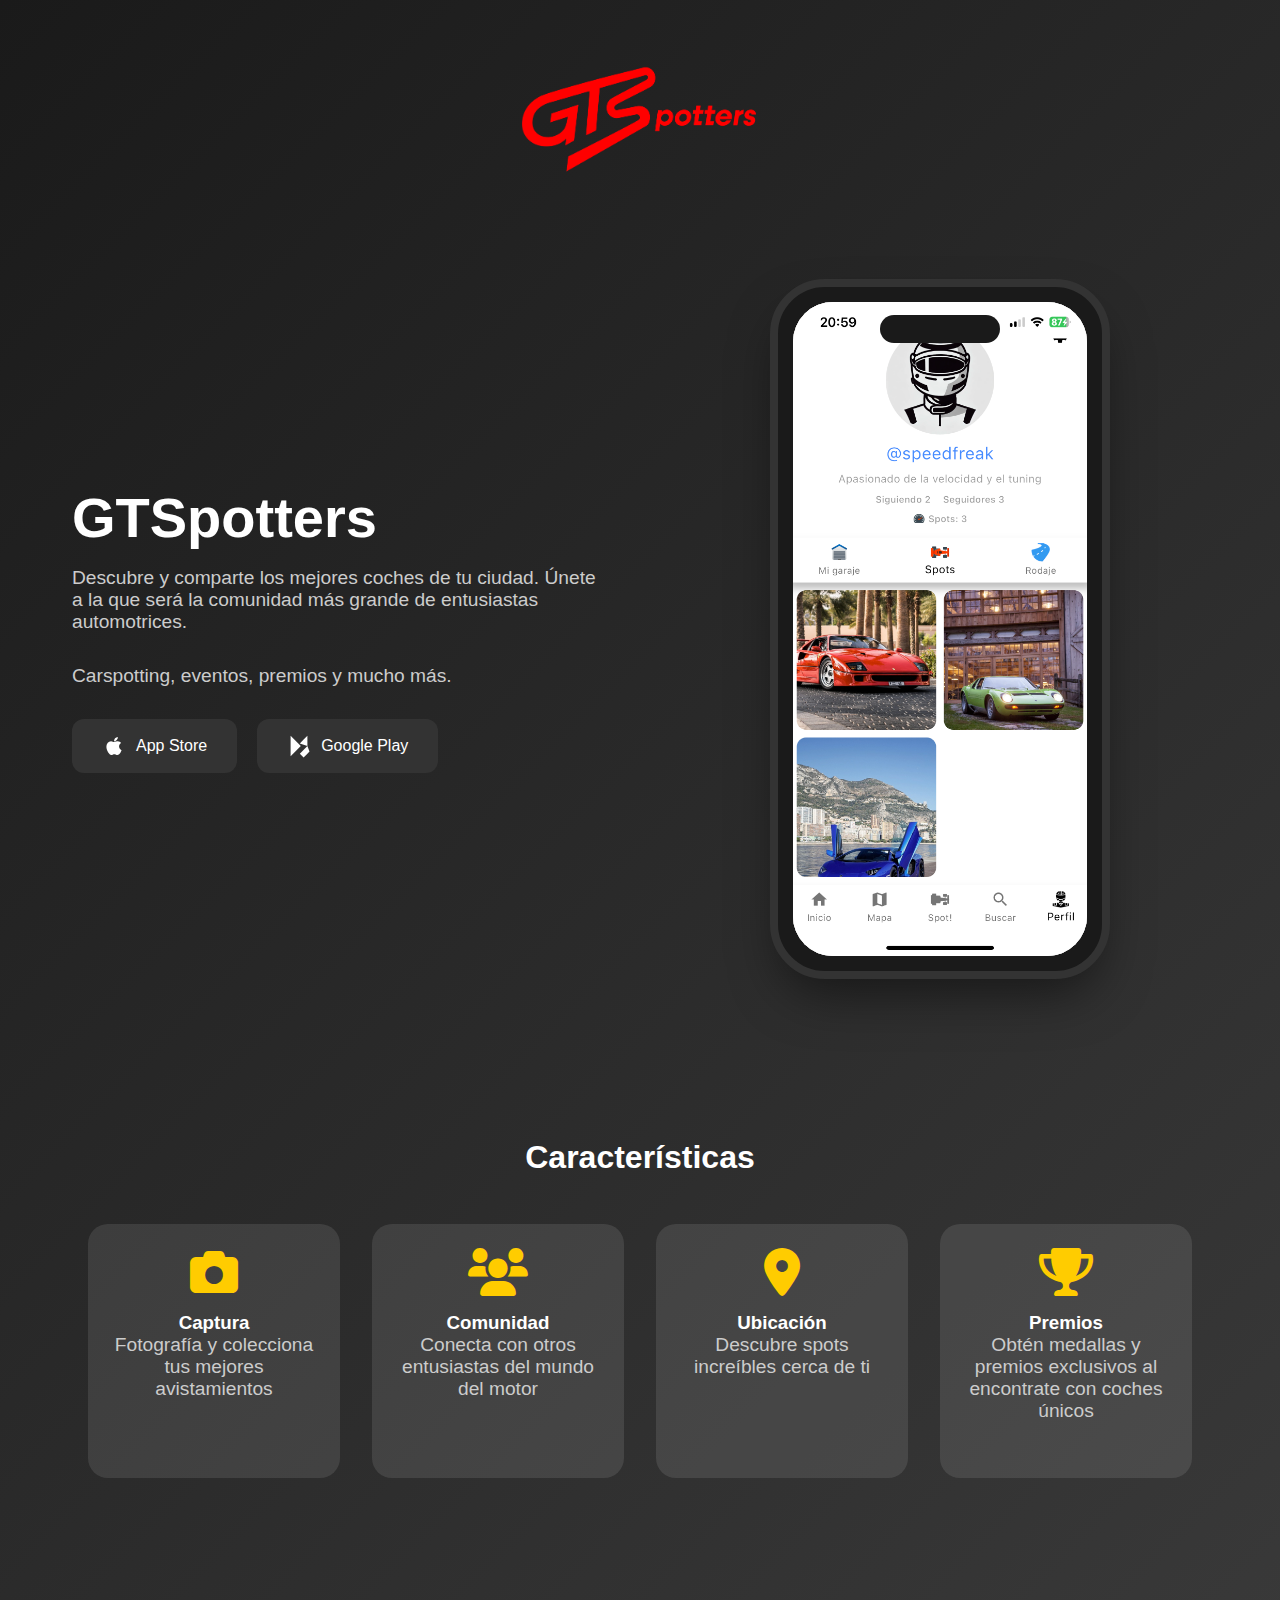
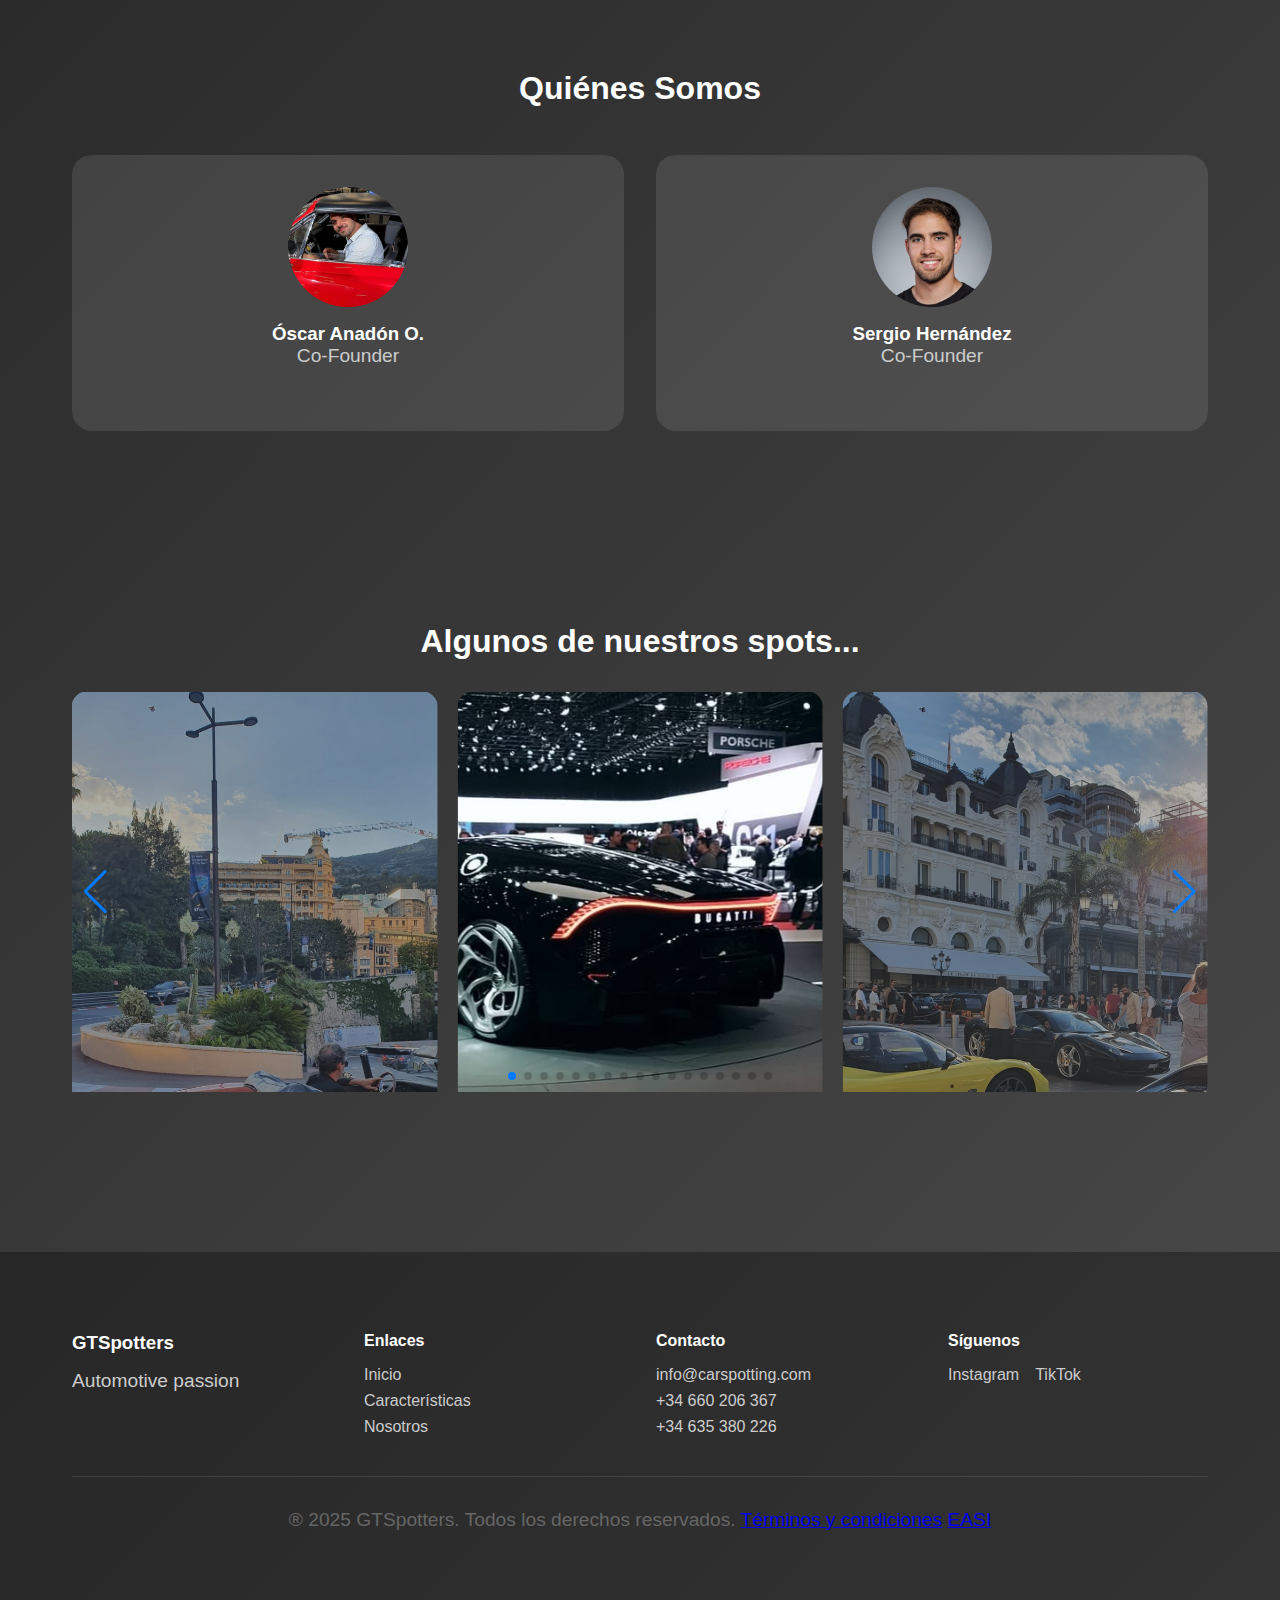
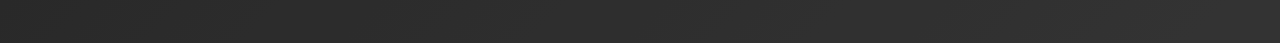
==== index.html @ 675c256a "initial commit" ====
<!DOCTYPE html>
<html lang="es">

<head>
    <meta charset="UTF-8">
    <meta name="viewport" content="width=device-width, initial-scale=1.0">
    <title>GTSpotters</title>
    <!-- Swiper.js CSS -->
    <link rel="stylesheet" href="https://cdn.jsdelivr.net/npm/swiper@11/swiper-bundle.min.css">

    <link rel="stylesheet" href="styles.css">
    <link rel="stylesheet" href="https://cdnjs.cloudflare.com/ajax/libs/font-awesome/6.0.0-beta3/css/all.min.css">
</head>

<body>
    <header class="logo-header">
        <img src="logo-rojo.png" alt="GTSpotters Logo" class="logo">
    </header>
    <section class="hero">
        <div class="container">
            <div class="hero-content">
                <div class="hero-text">
                    <h1>GTSpotters</h1>
                    <p>Descubre y comparte los mejores coches de tu ciudad. Únete a la que será la comunidad más grande
                        de entusiastas automotrices.</p>
                    <p>Carspotting, eventos, premios y mucho más.</p>
                    <div class="download-buttons">
                        <a href="#" class="store-button">
                            <svg class="store-icon" viewBox="0 0 24 24">
                                <path fill="currentColor"
                                    d="M17.05 20.28c-.98.95-2.05.8-3.08.35-1.09-.46-2.09-.48-3.24 0-1.44.62-2.2.44-3.06-.35C2.79 15.25 3.51 7.59 9.05 7.31c1.35.07 2.29.74 3.08.8 1.18-.24 2.31-.93 3.57-.84 1.51.12 2.65.72 3.4 1.8-3.12 1.87-2.38 5.98.48 7.13-.57 1.5-1.31 2.99-2.53 4.08M12.03 7.25c-.15-2.23 1.66-4.07 3.74-4.25.32 2.33-1.94 4.23-3.74 4.25">
                                </path>
                            </svg>
                            App Store
                        </a>
                        <a href="#" class="store-button">
                            <svg class="store-icon" viewBox="0 0 24 24">
                                <path fill="currentColor"
                                    d="M3.609 1.814L13.792 12l-10.183 10.186L3.61 12zm16.782 0L16.61 5.594l-3.781 3.781L20.391 12l-7.562 7.625 3.781 3.781 3.782-3.78 2.093-2.094L20.391 12z">
                                </path>
                            </svg>
                            Google Play
                        </a>
                    </div>
                </div>
                <div class="phone">
                    <div class="dynamic-island"></div>
                    <div class="screen">
                        <img src="screens/1.PNG" alt="App Preview" class="app-preview active">
                        <img src="screens/2.PNG" alt="App Preview" class="app-preview active">
                        <img src="screens/3.PNG" alt="App Preview" class="app-preview active">
                        <img src="screens/4.PNG" alt="App Preview" class="app-preview active">
                        <img src="screens/5.PNG" alt="App Preview" class="app-preview active">

                    </div>
                </div>
            </div>
        </div>
    </section>

    <section id="features">
        <div class="container">
            <h2>Características</h2>
            <div class="features">
                <div class="feature-card">
                    <i class="fas fa-camera fa-3x"></i> <!-- Icono de cámara -->
                    <h3>Captura</h3>
                    <p>Fotografía y colecciona tus mejores avistamientos</p>
                </div>
                <div class="feature-card">
                    <i class="fas fa-users fa-3x"></i> <!-- Icono de comunidad -->
                    <h3>Comunidad</h3>
                    <p>Conecta con otros entusiastas del mundo del motor</p>
                </div>
                <div class="feature-card">
                    <i class="fas fa-map-marker-alt fa-3x"></i> <!-- Icono de ubicación -->
                    <h3>Ubicación</h3>
                    <p>Descubre spots increíbles cerca de ti</p>
                </div>
                <div class="feature-card">
                    <i class="fas fa-trophy fa-3x"></i> <!-- Icono de premio -->
                    <h3>Premios</h3>
                    <p>Obtén medallas y premios exclusivos al encontrate con coches únicos</p>
                </div>
            </div>
        </div>
    </section>

    <section id="about">
        <div class="container">
            <h2>Quiénes Somos</h2>
            <div class="team">
                <div class="team-member">
                    <div class="team-photo"></div>
                    <h3>Óscar Anadón O.</h3>
                    <p>Co-Founder</p>
                </div>
                <div class="team-member">
                    <div class="team-photo"></div>
                    <h3>Sergio Hernández</h3>
                    <p>Co-Founder</p>
                </div>
            </div>
        </div>
    </section>
    <section id="gallery">
        <div class="container">
            <h2>Algunos de nuestros spots...</h2>
            <div class="swiper mySwiper">
                <div class="swiper-wrapper">

                    <div class="swiper-slide"><img src="spots/53067105_948800668651469_9008882373461754763_n.jpg"
                            alt="coche"></div>
                    <div class="swiper-slide"><img src="spots/286597126_1177875513006180_1320352287390976024_n.jpg"
                            alt="coche"></div>
                    <div class="swiper-slide"><img src="spots/287122357_154147993835521_3449127744807471816_n.jpg"
                            alt="coche"></div>

                    <div class="swiper-slide"><img src="spots/336079561_743761407330049_196497685019393694_n.jpg"
                            alt="coche"></div>
                    <div class="swiper-slide"><img src="spots/336294291_736779051145630_6081021575669047085_n.jpg"
                            alt="coche"></div>
                    <div class="swiper-slide"><img src="spots/363827591_305637571955831_8870792997686859736_n.jpg"
                            alt="coche"></div>
                    <div class="swiper-slide"><img src="spots/447748183_1656838131521822_4918454130024124477_n.jpg"
                            alt="coche"></div>
                    <div class="swiper-slide"><img src="spots/467941901_1550729492473473_1672652056447524665_n.jpg"
                            alt="coche"></div>
                    <div class="swiper-slide"><img src="spots/469915764_520950800404767_418442627583920106_n.jpg"
                            alt="coche"></div>
                    <div class="swiper-slide"><img src="spots/IMG_2052.heic" alt="coche"></div>
                    <div class="swiper-slide"><img src="spots/IMG_2058.heic" alt="coche"></div>
                    <div class="swiper-slide"><img src="spots/IMG_3148.HEIC" alt="coche"></div>
                    <div class="swiper-slide"><img src="spots/IMG_5640.HEIC" alt="coche"></div>
                    <div class="swiper-slide"><img src="spots/1.HEIC" alt="coche"></div>
                    <div class="swiper-slide"><img src="spots/IMG_7840.heic" alt="coche"></div>
                    <div class="swiper-slide"><img src="spots/IMG_8086.HEIC" alt="coche"></div>
                    <div class="swiper-slide"><img src="spots/287438008_5525204597510349_5010757525098297497_n.jpg"
                            alt="coche"></div>

                </div>
                <!-- Botones de navegación -->
                <div class="swiper-button-next"></div>
                <div class="swiper-button-prev"></div>
                <!-- Paginación -->
                <div class="swiper-pagination"></div>
            </div>
        </div>
        <!-- Lightbox para pantalla completa -->
        <div class="lightbox">
            <span class="close">&times;</span>
            <img class="lightbox-img" src="">
        </div>
    </section>


    <footer>
        <div class="container">
            <div class="footer-grid">
                <div>
                    <h3>GTSpotters</h3>
                    <p>Automotive passion</p>
                </div>
                <div>
                    <h4>Enlaces</h4>
                    <ul>
                        <li><a href="#">Inicio</a></li>
                        <li><a href="#features">Características</a></li>
                        <li><a href="#about">Nosotros</a></li>
                    </ul>
                </div>
                <div>
                    <h4>Contacto</h4>
                    <ul>
                        <li><a href="mailto:info@gtspotters.com">info@carspotting.com</a></li>
                        <li><a href="tel:+1234567890">+34 660 206 367</a></li>
                        <li><a href="tel:+1234567890">+34 635 380 226</a></li>
                    </ul>
                </div>
                <div>
                    <h4>Síguenos</h4>
                    <div class="social-links">
                        <a href="#">Instagram</a>
                        <a href="#">TikTok</a>
                    </div>
                </div>
            </div>
            <div class="footer-bottom">
    <p>® 2025 GTSpotters. Todos los derechos reservados. 
        <a href="terms.html">Términos y condiciones</a>
		<a href="easi.html">EASI</a>
    </p>
</div>
        </div>
    </footer>

    <script src="script.js"></script>
    <!-- Swiper.js JS -->
    <script src="https://cdn.jsdelivr.net/npm/swiper@11/swiper-bundle.min.js"></script>

</body>

</html>
---- styles.css ----
* {
    margin: 0;
    padding: 0;
    box-sizing: border-box;
}

body {
    font-family: -apple-system, BlinkMacSystemFont, "Segoe UI", Roboto, sans-serif;
    background: linear-gradient(135deg, #1a1a1a, #4a4a4a);
    color: white;
}

.container {
    max-width: 1200px;
    margin: 0 auto;
    padding: 2rem;
}

section {
    padding: 4rem 0;
}

/* Hero Section */
.hero {
    min-height: auto;
    padding: 2rem 0;
}

.hero-content {
    display: grid;
    grid-template-columns: 1fr 1fr;
    gap: 4rem;
    align-items: center;
}

.hero-text {
    text-align: left;
}

/* Phone mockup */
.phone {
    background: #1a1a1a;
    width: 340px;
    height: 700px;
    border-radius: 55px;
    padding: 15px;
    position: relative;
    border: 8px solid #333;
    box-shadow: 0 25px 50px -12px rgba(0, 0, 0, 0.5);
    margin: 0 auto;
}

.screen {
    background: #fff;
    height: 100%;
    width: 100%;
    border-radius: 40px;
    overflow: hidden;
    position: relative;
}

.dynamic-island {
    background: #1a1a1a;
    width: 120px;
    height: 28px;
    position: absolute;
    top: 28px;
    left: 50%;
    transform: translateX(-50%);
    border-radius: 20px;
    z-index: 2;
}

/* Typography */
h1 {
    font-size: 3.5rem;
    margin-bottom: 1rem;
    line-height: 1.2;
}

h2 {
    font-size: 2rem;
    margin-bottom: 2rem;
    color: #fff;
    text-align: center;
}

p {
    font-size: 1.2rem;
    margin-bottom: 2rem;
    color: #ccc;
}

/* App Preview Images */
.app-preview {
    width: 100%;
    height: 100%;
    object-fit: cover;
    position: absolute;
    top: 0;
    left: 0;
    opacity: 0;
    transition: opacity 1s ease-in-out;
}

.app-preview.active {
    opacity: 1;
}

/* Download Buttons */
.download-buttons {
    display: flex;
    gap: 20px;
    margin-top: 2rem;
}

.store-button {
    background: #333;
    color: white;
    padding: 15px 30px;
    border-radius: 12px;
    text-decoration: none;
    display: flex;
    align-items: center;
    gap: 10px;
    transition: transform 0.2s;
}

.store-button:hover {
    transform: scale(1.05);
    background: #444;
}

.store-icon {
    width: 24px;
    height: 24px;
    fill: white;
}

/* Features Section */
.features {
    display: grid;
    grid-template-columns: repeat(auto-fit, minmax(250px, 1fr));
    gap: 2rem;
    margin-top: 3rem;
    text-align: center;
    justify-content: center;
    padding: 0 1rem;
}

.feature-card {
    display: flex;
    flex-direction: column;
    align-items: center;
    text-align: center;
    background: rgba(255, 255, 255, 0.1);
    padding: 1.5rem;
    border-radius: 20px;
    transition: transform 0.3s;
}

.feature-card:hover {
    transform: translateY(-10px);
}

.feature-card i {
    color: #ffcc00;
    margin-bottom: 1rem;
}

/* Team Section */
.team {
    display: grid;
    grid-template-columns: repeat(auto-fit, minmax(200px, 1fr));
    gap: 2rem;
    margin-top: 3rem;
    text-align: center;
}

.team-member {
    background: rgba(255, 255, 255, 0.1);
    padding: 2rem;
    border-radius: 20px;
}

.team-photo {
    width: 120px;
    height: 120px;
    border-radius: 50%;
    margin: 0 auto 1rem;
    background: #333;
    background-size: cover;
    background-position: center;
}

.team-member:nth-child(1) .team-photo {
    background-image: url('oscar.jpeg');
}

.team-member:nth-child(2) .team-photo {
    background-image: url('sergio.jpeg');
}

/* Gallery Section */
.swiper {
    width: 100%;
    max-width: 1200px;
    height: 400px;
    margin: auto;
}

.swiper-slide {
    display: flex;
    justify-content: center;
    align-items: center;
    opacity: 0.6;
    transition: opacity 0.3s;
    height: 0;
    padding-bottom: 56.25%;
    position: relative;
}

.swiper-slide-active {
    opacity: 1;
}

.swiper-slide img {
    position: absolute;
    top: 50%;
    left: 0;
    width: 100%;
    height: 100%;
    object-fit: cover;
    border-radius: 15px;
    cursor: pointer;
    aspect-ratio: 16/9;
    transform: translateY(-50%);
}

/* Lightbox */
.lightbox {
    display: none;
    position: fixed;
    top: 0;
    left: 0;
    width: 100%;
    height: 100%;
    background: rgba(0, 0, 0, 0.9);
    justify-content: center;
    align-items: center;
    z-index: 1000;
}

.lightbox-img {
    max-width: 90%;
    max-height: 90vh;
    border-radius: 10px;
    object-fit: contain;
}

.lightbox .close {
    position: absolute;
    top: 20px;
    right: 30px;
    font-size: 40px;
    color: white;
    cursor: pointer;
}

/* Footer */
footer {
    background: rgba(0, 0, 0, 0.3);
    padding: 3rem 0;
    margin-top: 4rem;
}

.footer-grid {
    display: grid;
    grid-template-columns: repeat(auto-fit, minmax(200px, 1fr));
    gap: 2rem;
    margin-bottom: 2rem;
}

.footer-grid h3,
.footer-grid h4 {
    margin-bottom: 1rem;
}

.footer-grid ul {
    list-style: none;
}

.footer-grid ul li {
    margin-bottom: 0.5rem;
}

.footer-grid a {
    color: #ccc;
    text-decoration: none;
}

.social-links {
    display: flex;
    gap: 1rem;
}

.footer-bottom {
    text-align: center;
    padding-top: 2rem;
    border-top: 1px solid rgba(255,255,255,0.1);
}

.footer-bottom p {
    color: #666;
}

/* Logo Header */
.logo-header {
    display: flex;
    justify-content: center;
    align-items: center;
    padding: 20px 0;
}

.logo {
    width: 300px;
    height: auto;
}

/* Media Queries */
@media (max-width: 768px) {
    .hero-content {
        grid-template-columns: 1fr;
        gap: 2rem;
        text-align: center;
    }

    .hero-text {
        order: 1;
    }

    .phone {
        order: 2;
        width: 280px;
        height: 580px;
        margin: 0 auto;
    }

    .download-buttons {
        justify-content: center;
    }

    h1 {
        font-size: 2.5rem;
    }

    p {
        font-size: 1rem;
        margin-bottom: 1.5rem;
    }

    .store-button {
        padding: 12px 20px;
    }

    .swiper {
        height: auto;
        padding-bottom: 40px;
    }

    .swiper-slide img {
        top: 0;
        transform: none;
    }

    .swiper-button-next,
    .swiper-button-prev {
        display: none;
    }

    .swiper-pagination {
        bottom: 0;
    }

    .logo {
        width: 200px;
    }
}

@media (max-width: 380px) {
    .phone {
        width: 240px;
        height: 500px;
    }

    .dynamic-island {
        width: 100px;
        height: 24px;
        top: 20px;
    }

    h1 {
        font-size: 2rem;
    }

    .container {
        padding: 1rem;
    }

    .swiper-slide {
        padding-bottom: 56.25%;
    }
}
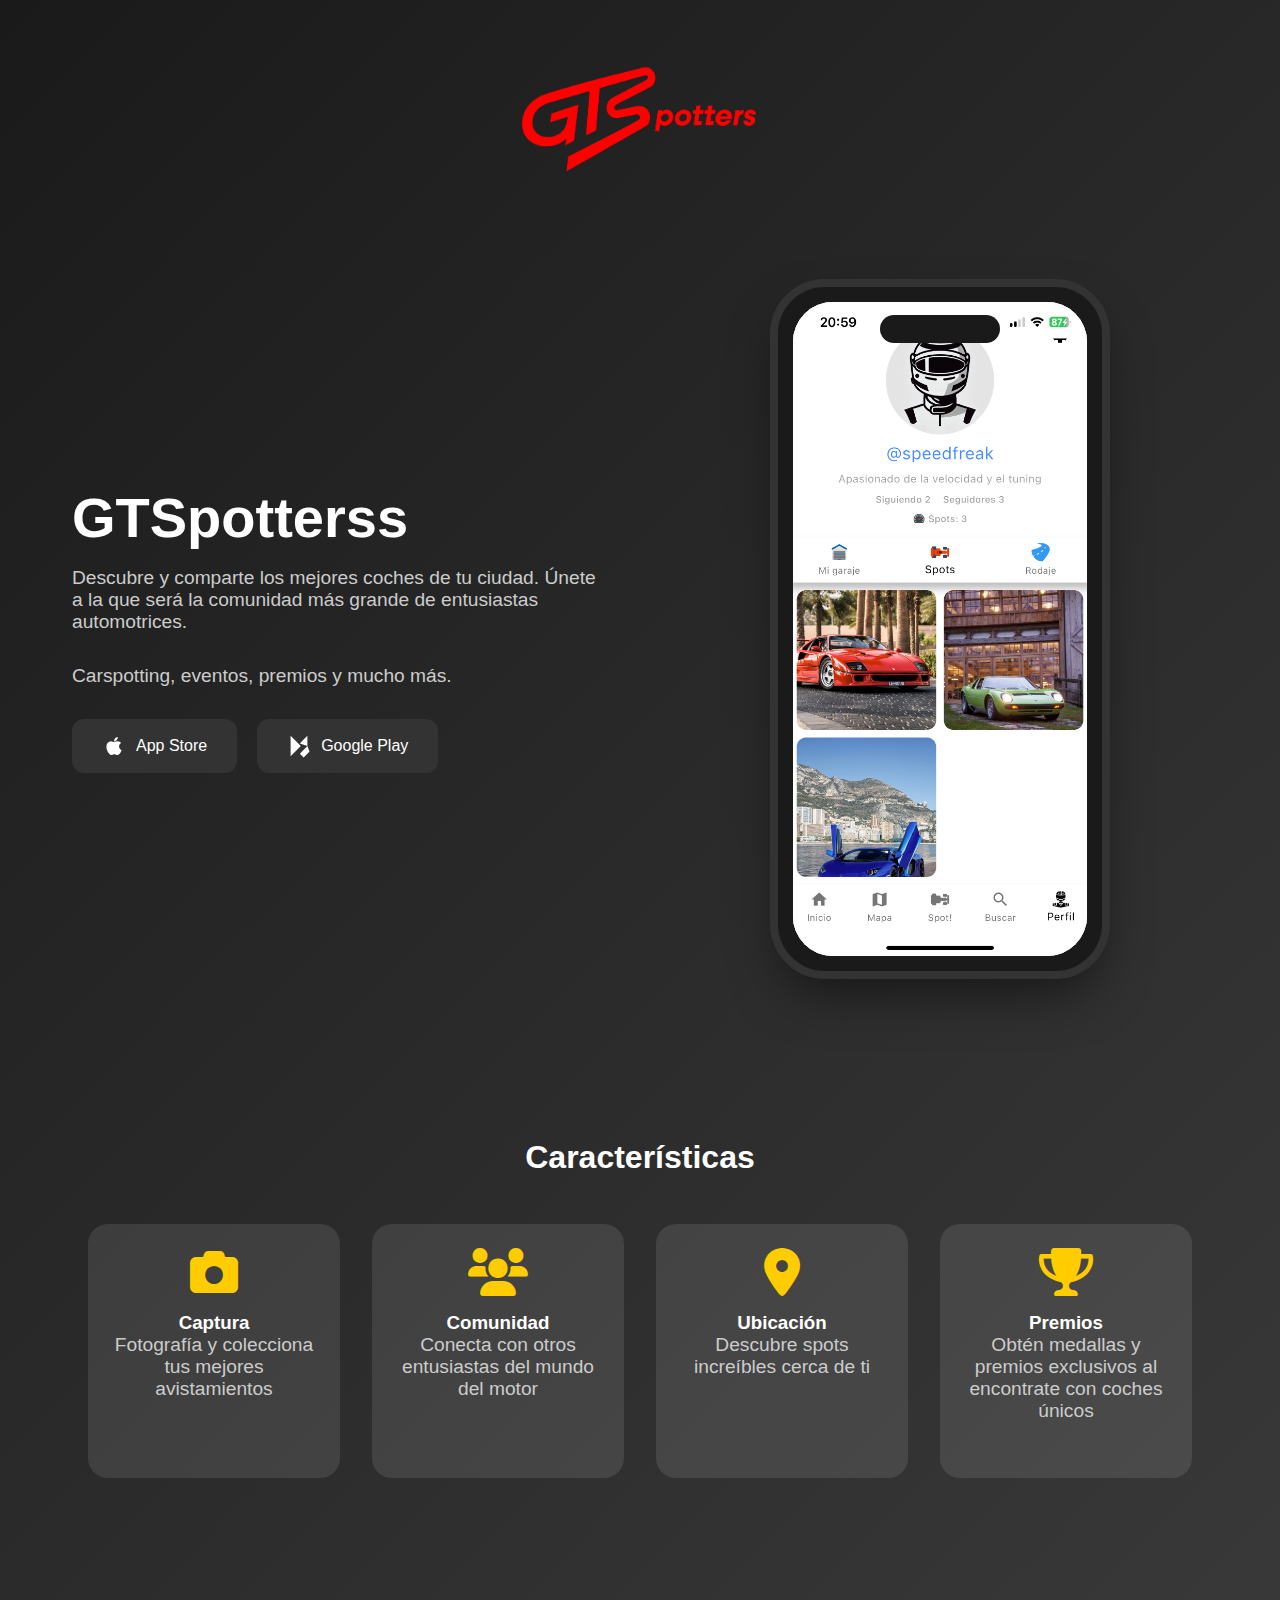
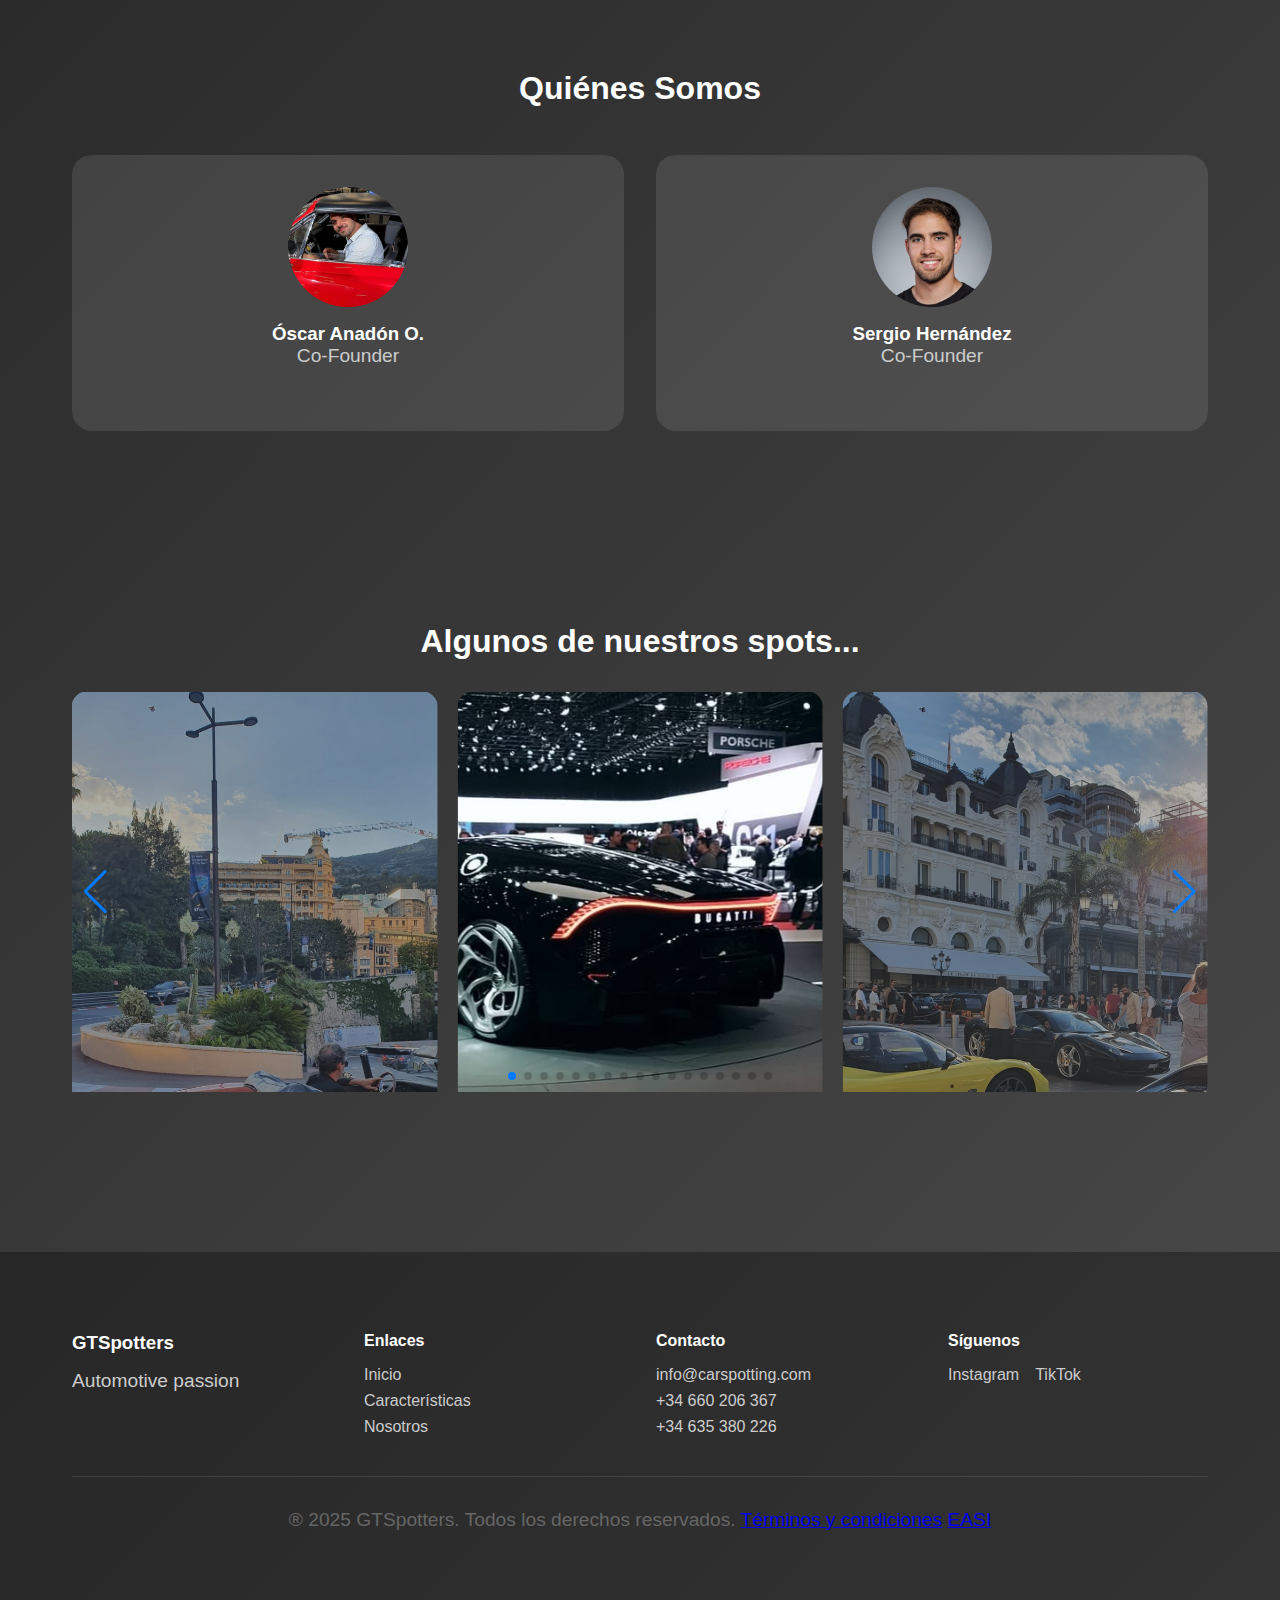
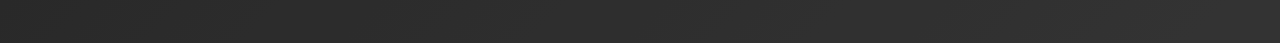
==== commit a8370605: "test" ====
--- a/index.html
+++ b/index.html
@@ -20,7 +20,7 @@
         <div class="container">
             <div class="hero-content">
                 <div class="hero-text">
-                    <h1>GTSpotters</h1>
+                    <h1>GTSpotterss</h1>
                     <p>Descubre y comparte los mejores coches de tu ciudad. Únete a la que será la comunidad más grande
                         de entusiastas automotrices.</p>
                     <p>Carspotting, eventos, premios y mucho más.</p>
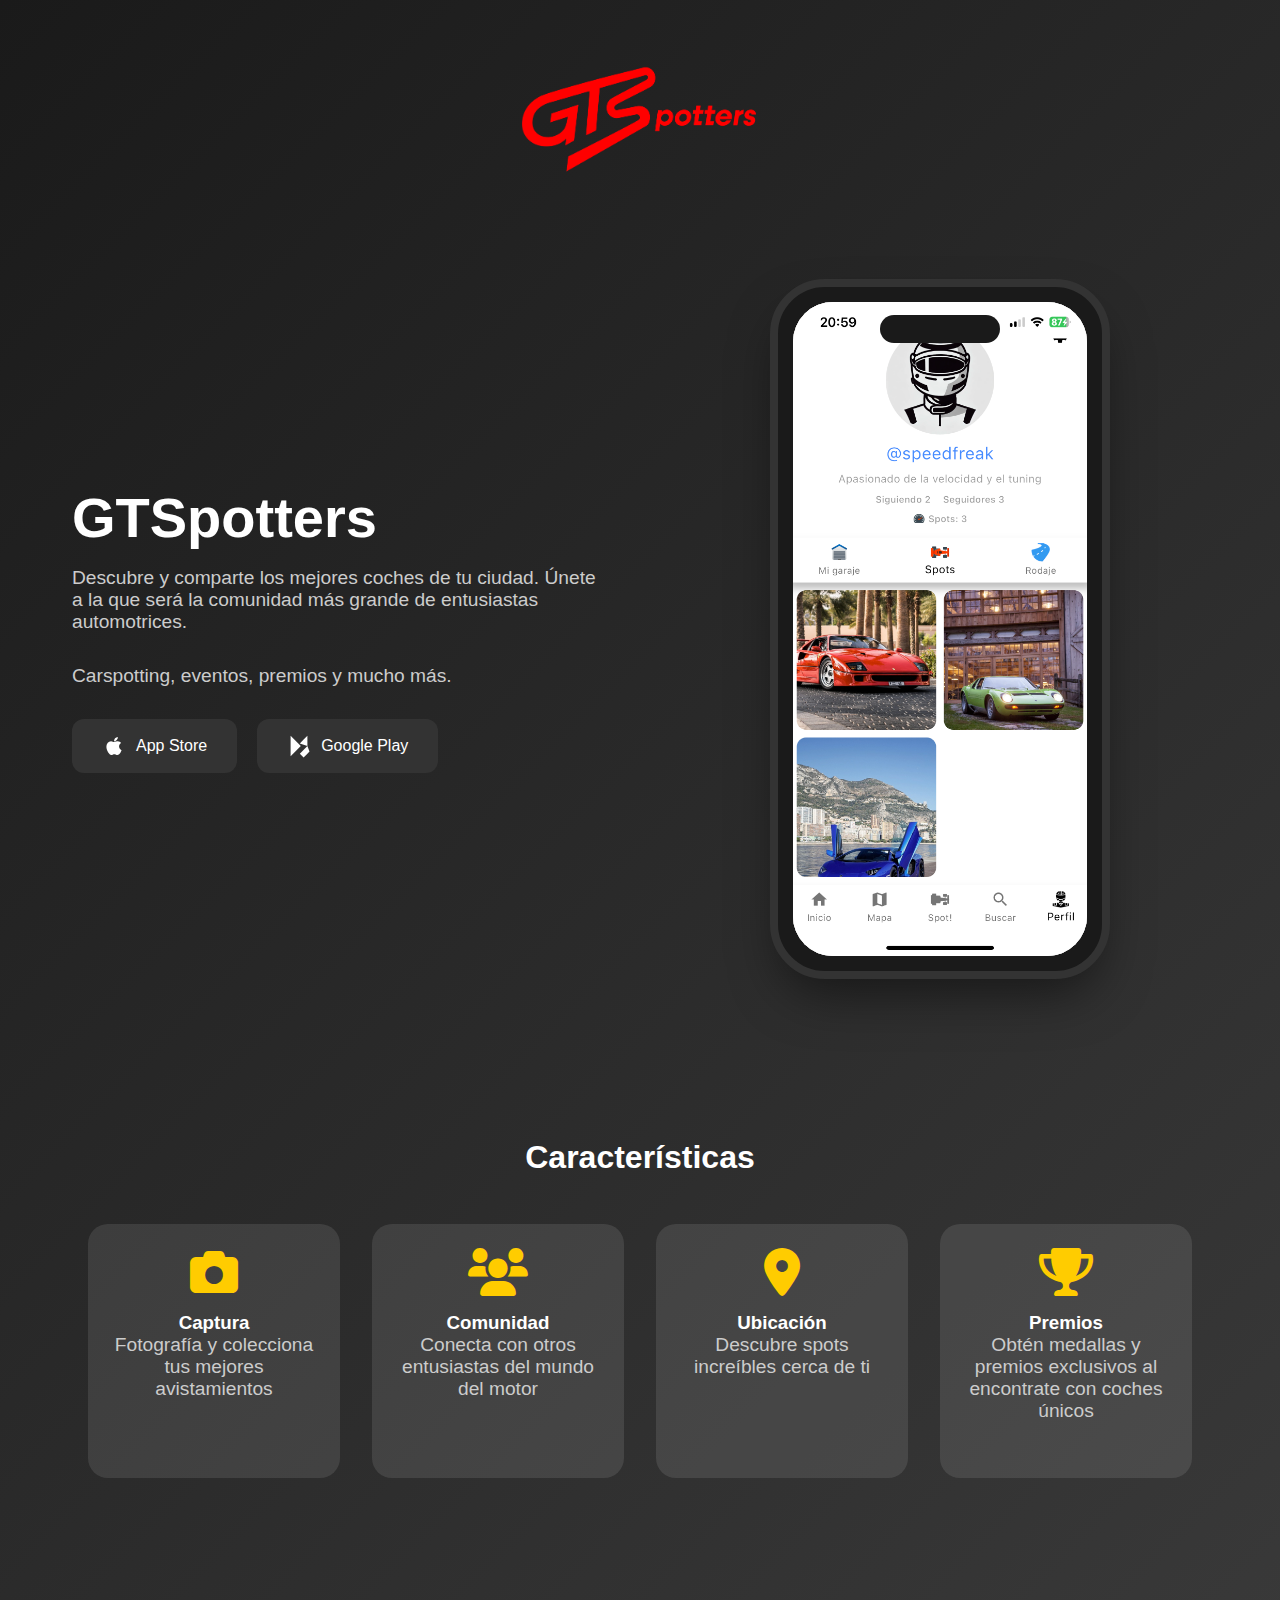
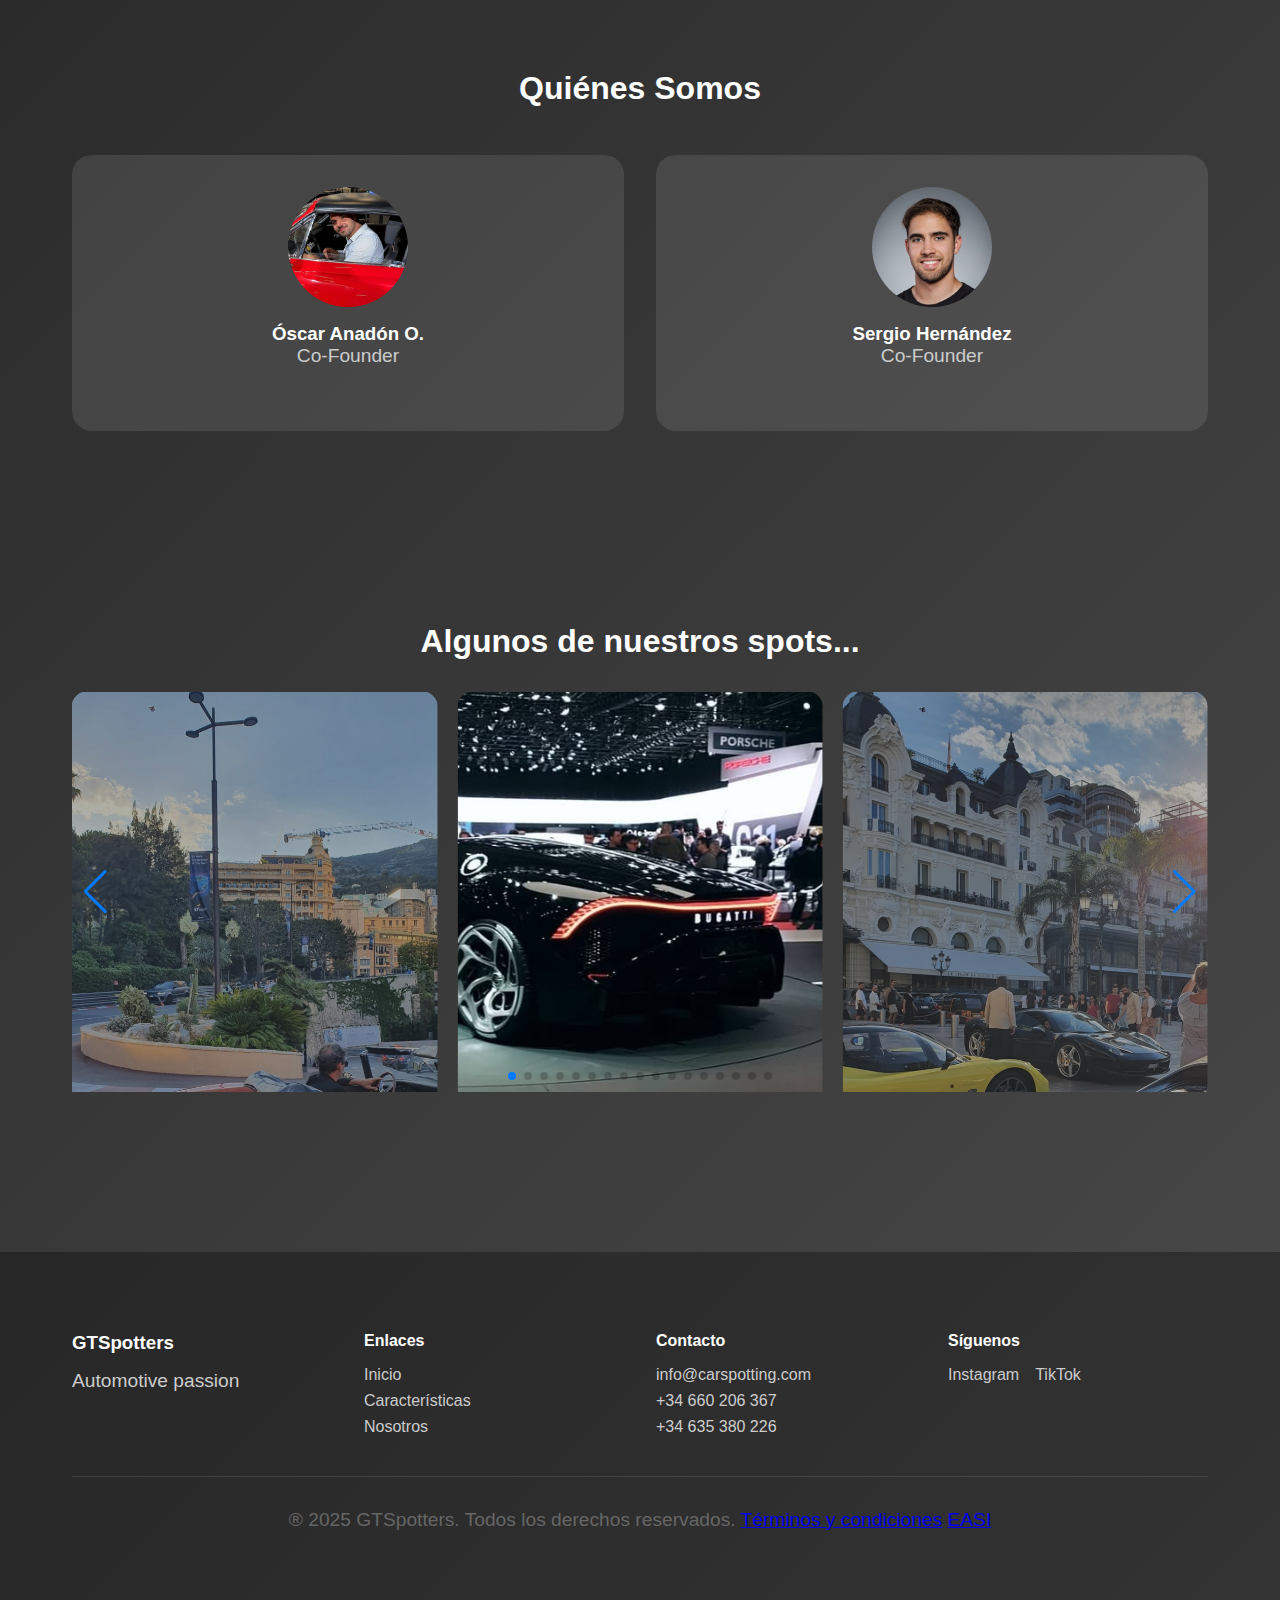
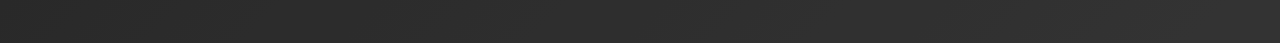
==== commit fe194844: "test" ====
--- a/index.html
+++ b/index.html
@@ -20,7 +20,7 @@
         <div class="container">
             <div class="hero-content">
                 <div class="hero-text">
-                    <h1>GTSpotterss</h1>
+                    <h1>GTSpotters</h1>
                     <p>Descubre y comparte los mejores coches de tu ciudad. Únete a la que será la comunidad más grande
                         de entusiastas automotrices.</p>
                     <p>Carspotting, eventos, premios y mucho más.</p>
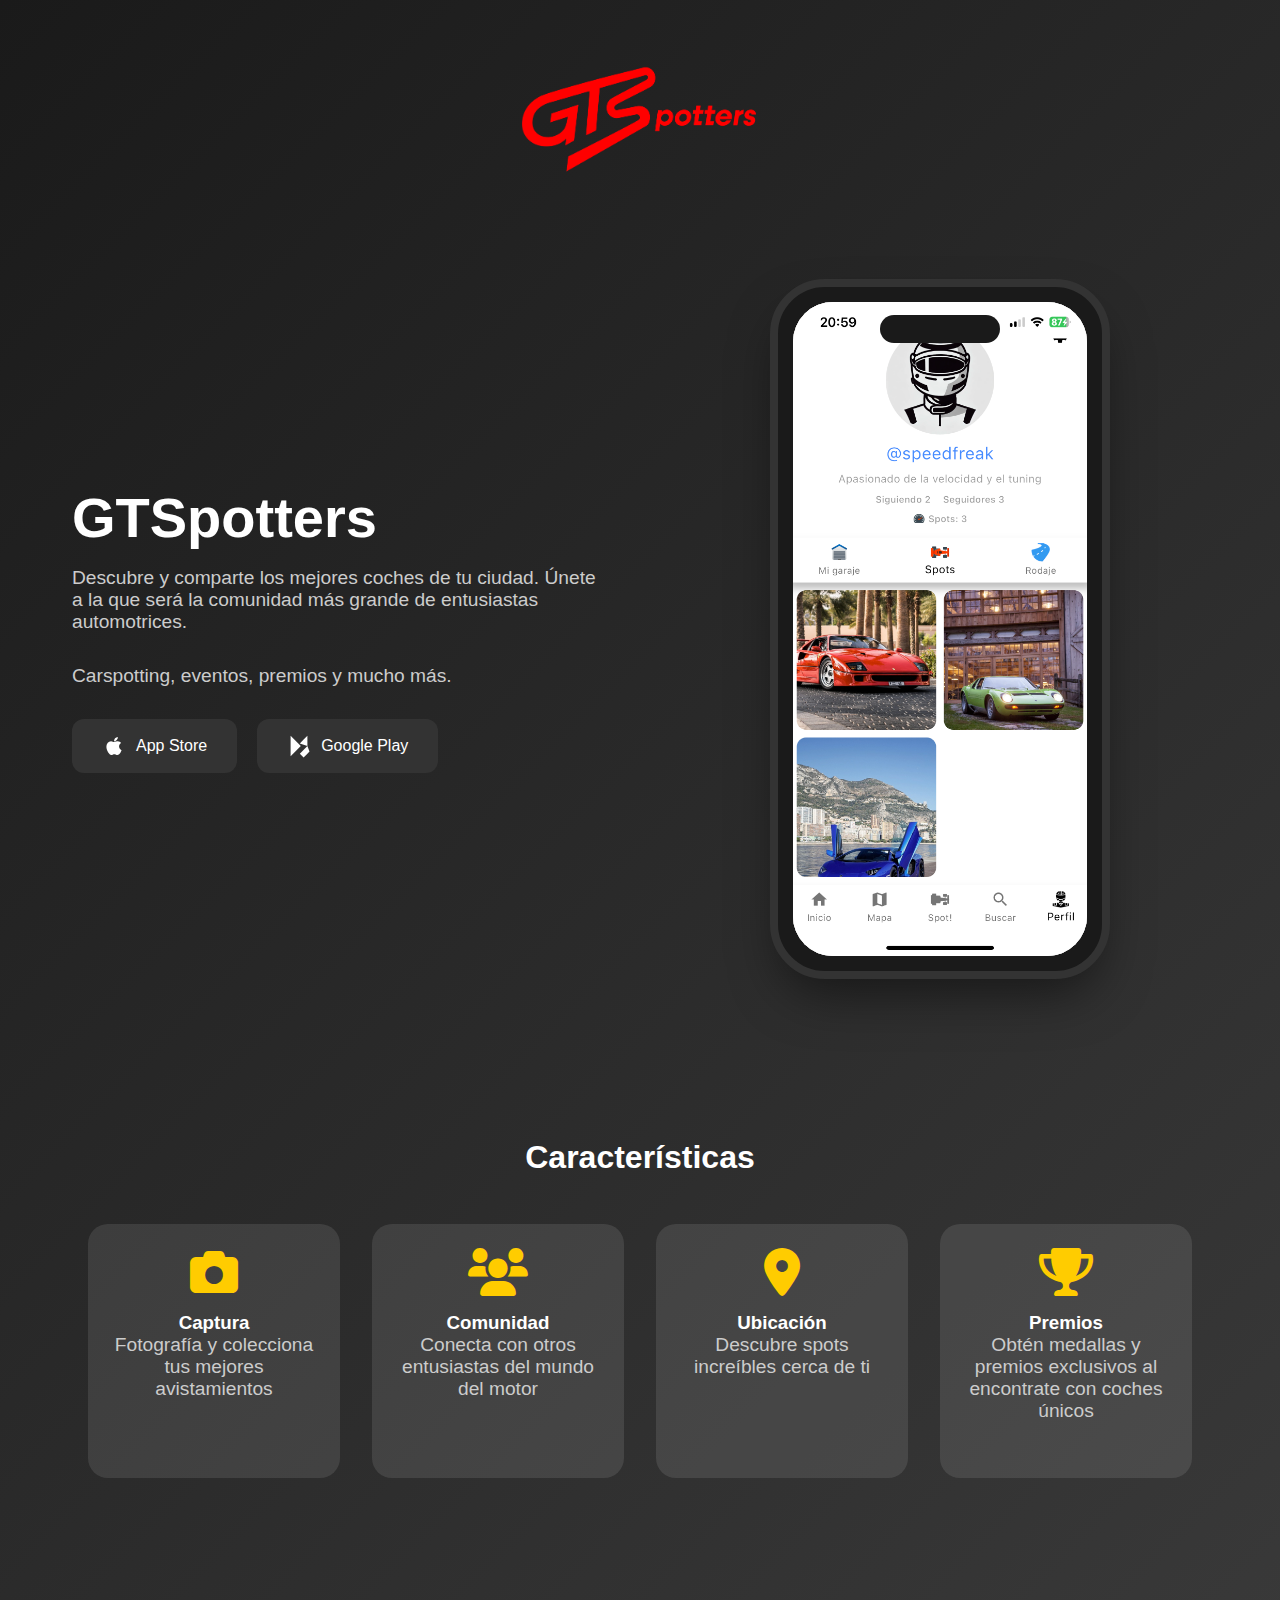
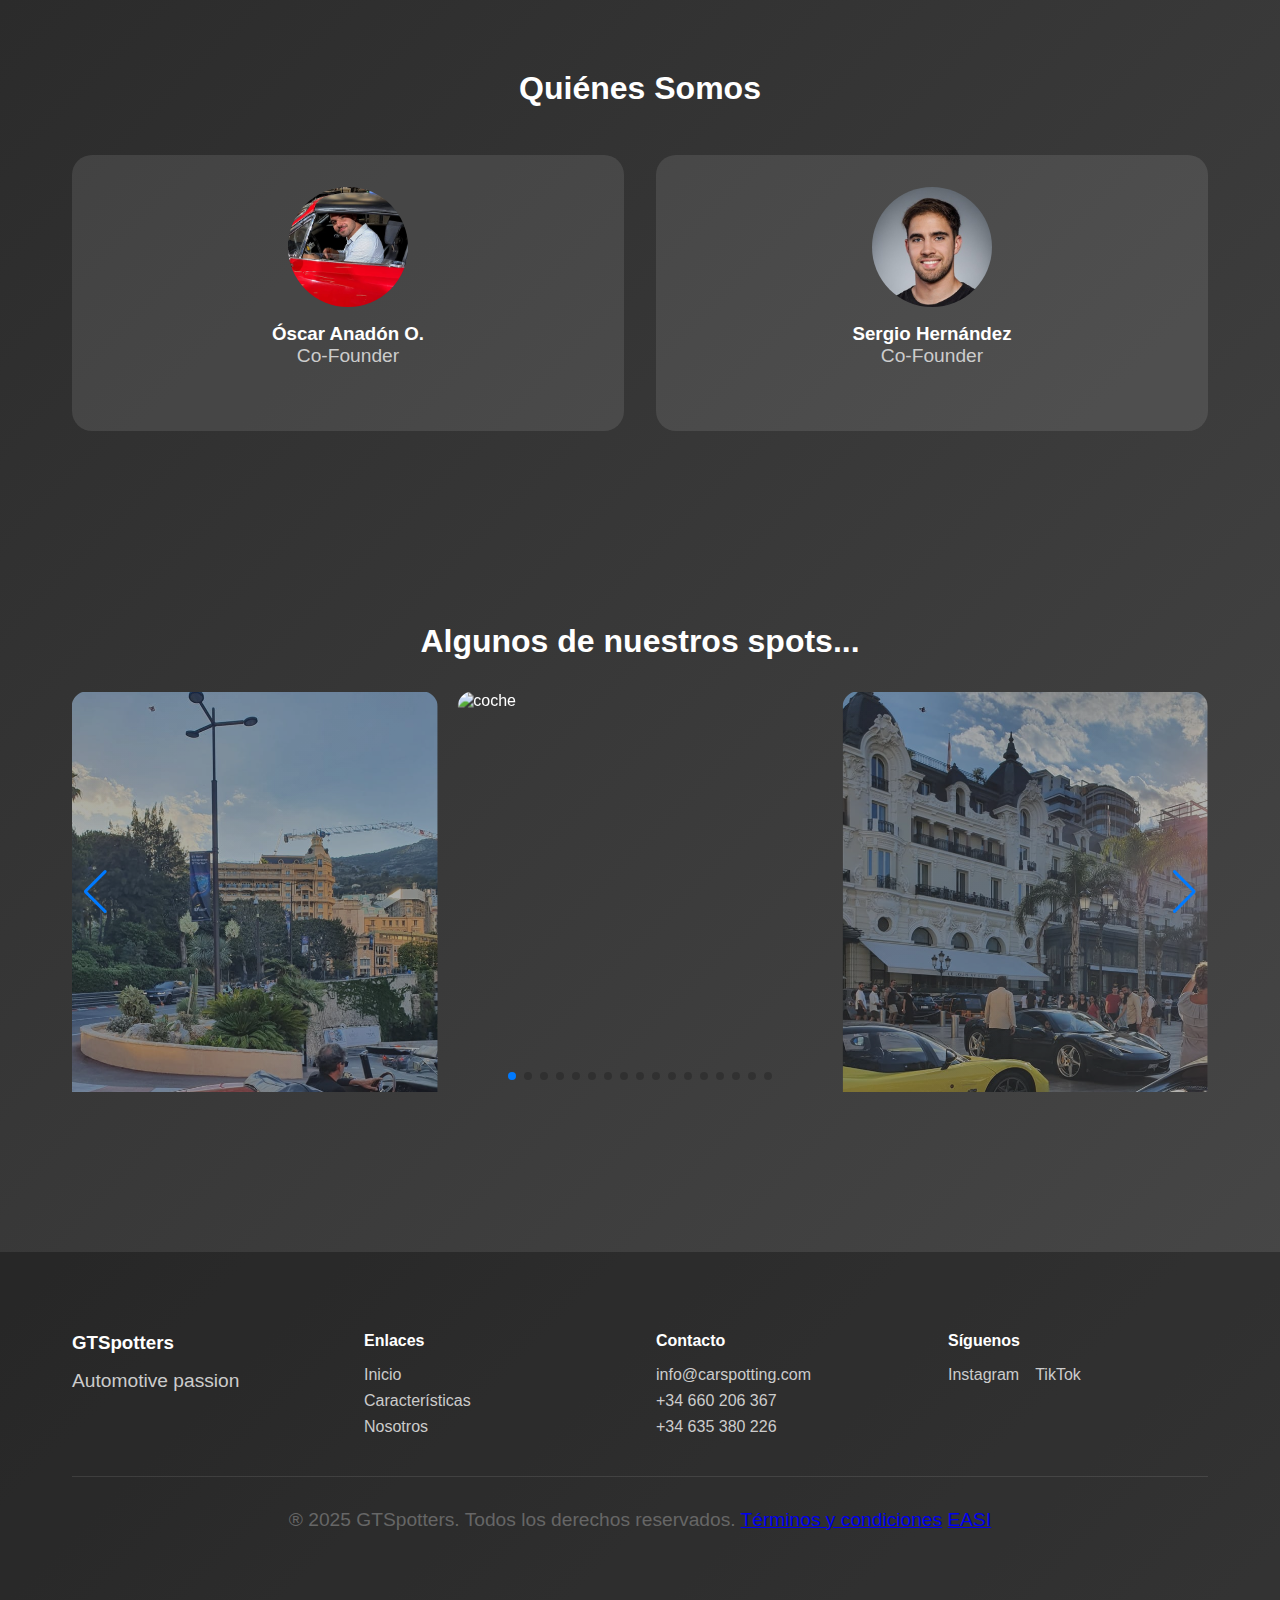
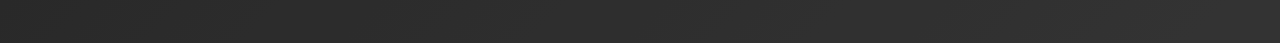
==== commit 0b9136e5: "mejorado el SEO" ====
--- a/index.html
+++ b/index.html
@@ -1,158 +1,191 @@
 <!DOCTYPE html>
-<html lang="es">
+<html lang="es-ES">
 
 <head>
     <meta charset="UTF-8">
     <meta name="viewport" content="width=device-width, initial-scale=1.0">
     <title>GTSpotters</title>
+
+    <!-- Meta tags para SEO -->
+    <meta name="description"
+        content="GTSpotters - La comunidad más grande de carspotting en España. Descubre y comparte los mejores coches de tu ciudad, participa en eventos y gana premios exclusivos.">
+    <meta name="keywords"
+        content="carspotting, coches exclusivos, comunidad automotriz, spotting cars, GTSpotters, eventos automóviles, fotografía automóviles">
+    <meta name="author" content="GTSpotters">
+
+    <!-- Open Graph meta tags -->
+    <meta property="og:title" content="GTSpotters - Comunidad de Carspotting">
+    <meta property="og:description"
+        content="Únete a la comunidad más grande de entusiastas automotrices. Comparte tus mejores spots y conecta con otros apasionados.">
+    <meta property="og:image" content="logo-rojo.png">
+    <meta property="og:url" content="https://gtspotters.com">
+
+    <!-- Schema.org markup -->
+    <script type="application/ld+json">
+    {
+      "@context": "https://schema.org",
+      "@type": "MobileApplication",
+      "name": "GTSpotters",
+      "applicationCategory": "LifestyleApplication",
+      "operatingSystem": ["iOS", "Android"],
+      "description": "Aplicación de carspotting para descubrir y compartir los mejores coches de tu ciudad",
+      "offers": {
+        "@type": "Offer",
+        "price": "0",
+        "priceCurrency": "EUR"
+      }
+    }
+    </script>
+
     <!-- Swiper.js CSS -->
     <link rel="stylesheet" href="https://cdn.jsdelivr.net/npm/swiper@11/swiper-bundle.min.css">
-
     <link rel="stylesheet" href="styles.css">
     <link rel="stylesheet" href="https://cdnjs.cloudflare.com/ajax/libs/font-awesome/6.0.0-beta3/css/all.min.css">
 </head>
 
 <body>
-    <header class="logo-header">
-        <img src="logo-rojo.png" alt="GTSpotters Logo" class="logo">
-    </header>
-    <section class="hero">
-        <div class="container">
-            <div class="hero-content">
-                <div class="hero-text">
-                    <h1>GTSpotters</h1>
-                    <p>Descubre y comparte los mejores coches de tu ciudad. Únete a la que será la comunidad más grande
-                        de entusiastas automotrices.</p>
-                    <p>Carspotting, eventos, premios y mucho más.</p>
-                    <div class="download-buttons">
-                        <a href="#" class="store-button">
-                            <svg class="store-icon" viewBox="0 0 24 24">
-                                <path fill="currentColor"
-                                    d="M17.05 20.28c-.98.95-2.05.8-3.08.35-1.09-.46-2.09-.48-3.24 0-1.44.62-2.2.44-3.06-.35C2.79 15.25 3.51 7.59 9.05 7.31c1.35.07 2.29.74 3.08.8 1.18-.24 2.31-.93 3.57-.84 1.51.12 2.65.72 3.4 1.8-3.12 1.87-2.38 5.98.48 7.13-.57 1.5-1.31 2.99-2.53 4.08M12.03 7.25c-.15-2.23 1.66-4.07 3.74-4.25.32 2.33-1.94 4.23-3.74 4.25">
-                                </path>
-                            </svg>
-                            App Store
-                        </a>
-                        <a href="#" class="store-button">
-                            <svg class="store-icon" viewBox="0 0 24 24">
-                                <path fill="currentColor"
-                                    d="M3.609 1.814L13.792 12l-10.183 10.186L3.61 12zm16.782 0L16.61 5.594l-3.781 3.781L20.391 12l-7.562 7.625 3.781 3.781 3.782-3.78 2.093-2.094L20.391 12z">
-                                </path>
-                            </svg>
-                            Google Play
-                        </a>
-                    </div>
-                </div>
-                <div class="phone">
-                    <div class="dynamic-island"></div>
-                    <div class="screen">
-                        <img src="screens/1.PNG" alt="App Preview" class="app-preview active">
-                        <img src="screens/2.PNG" alt="App Preview" class="app-preview active">
-                        <img src="screens/3.PNG" alt="App Preview" class="app-preview active">
-                        <img src="screens/4.PNG" alt="App Preview" class="app-preview active">
-                        <img src="screens/5.PNG" alt="App Preview" class="app-preview active">
-
-                    </div>
-                </div>
-            </div>
-        </div>
-    </section>
-
-    <section id="features">
-        <div class="container">
-            <h2>Características</h2>
-            <div class="features">
-                <div class="feature-card">
-                    <i class="fas fa-camera fa-3x"></i> <!-- Icono de cámara -->
-                    <h3>Captura</h3>
-                    <p>Fotografía y colecciona tus mejores avistamientos</p>
-                </div>
-                <div class="feature-card">
-                    <i class="fas fa-users fa-3x"></i> <!-- Icono de comunidad -->
-                    <h3>Comunidad</h3>
-                    <p>Conecta con otros entusiastas del mundo del motor</p>
-                </div>
-                <div class="feature-card">
-                    <i class="fas fa-map-marker-alt fa-3x"></i> <!-- Icono de ubicación -->
-                    <h3>Ubicación</h3>
-                    <p>Descubre spots increíbles cerca de ti</p>
-                </div>
-                <div class="feature-card">
-                    <i class="fas fa-trophy fa-3x"></i> <!-- Icono de premio -->
-                    <h3>Premios</h3>
-                    <p>Obtén medallas y premios exclusivos al encontrate con coches únicos</p>
-                </div>
-            </div>
-        </div>
-    </section>
-
-    <section id="about">
-        <div class="container">
-            <h2>Quiénes Somos</h2>
-            <div class="team">
-                <div class="team-member">
-                    <div class="team-photo"></div>
-                    <h3>Óscar Anadón O.</h3>
-                    <p>Co-Founder</p>
-                </div>
-                <div class="team-member">
-                    <div class="team-photo"></div>
-                    <h3>Sergio Hernández</h3>
-                    <p>Co-Founder</p>
-                </div>
-            </div>
-        </div>
-    </section>
-    <section id="gallery">
-        <div class="container">
-            <h2>Algunos de nuestros spots...</h2>
-            <div class="swiper mySwiper">
-                <div class="swiper-wrapper">
-
-                    <div class="swiper-slide"><img src="spots/53067105_948800668651469_9008882373461754763_n.jpg"
-                            alt="coche"></div>
-                    <div class="swiper-slide"><img src="spots/286597126_1177875513006180_1320352287390976024_n.jpg"
-                            alt="coche"></div>
-                    <div class="swiper-slide"><img src="spots/287122357_154147993835521_3449127744807471816_n.jpg"
-                            alt="coche"></div>
-
-                    <div class="swiper-slide"><img src="spots/336079561_743761407330049_196497685019393694_n.jpg"
-                            alt="coche"></div>
-                    <div class="swiper-slide"><img src="spots/336294291_736779051145630_6081021575669047085_n.jpg"
-                            alt="coche"></div>
-                    <div class="swiper-slide"><img src="spots/363827591_305637571955831_8870792997686859736_n.jpg"
-                            alt="coche"></div>
-                    <div class="swiper-slide"><img src="spots/447748183_1656838131521822_4918454130024124477_n.jpg"
-                            alt="coche"></div>
-                    <div class="swiper-slide"><img src="spots/467941901_1550729492473473_1672652056447524665_n.jpg"
-                            alt="coche"></div>
-                    <div class="swiper-slide"><img src="spots/469915764_520950800404767_418442627583920106_n.jpg"
-                            alt="coche"></div>
-                    <div class="swiper-slide"><img src="spots/IMG_2052.heic" alt="coche"></div>
-                    <div class="swiper-slide"><img src="spots/IMG_2058.heic" alt="coche"></div>
-                    <div class="swiper-slide"><img src="spots/IMG_3148.HEIC" alt="coche"></div>
-                    <div class="swiper-slide"><img src="spots/IMG_5640.HEIC" alt="coche"></div>
-                    <div class="swiper-slide"><img src="spots/1.HEIC" alt="coche"></div>
-                    <div class="swiper-slide"><img src="spots/IMG_7840.heic" alt="coche"></div>
-                    <div class="swiper-slide"><img src="spots/IMG_8086.HEIC" alt="coche"></div>
-                    <div class="swiper-slide"><img src="spots/287438008_5525204597510349_5010757525098297497_n.jpg"
-                            alt="coche"></div>
-
-                </div>
-                <!-- Botones de navegación -->
-                <div class="swiper-button-next"></div>
-                <div class="swiper-button-prev"></div>
-                <!-- Paginación -->
-                <div class="swiper-pagination"></div>
-            </div>
-        </div>
-        <!-- Lightbox para pantalla completa -->
-        <div class="lightbox">
-            <span class="close">&times;</span>
-            <img class="lightbox-img" src="">
-        </div>
-    </section>
-
+    <main>
+        <header class="logo-header">
+            <img src="logo-rojo.png" alt="GTSpotters - Comunidad de carspotting" class="logo">
+        </header>
+        <section class="hero">
+            <div class="container">
+                <div class="hero-content">
+                    <div class="hero-text">
+                        <h1>GTSpotters</h1>
+                        <p>Descubre y comparte los mejores coches de tu ciudad. Únete a la que será la comunidad más
+                            grande
+                            de entusiastas automotrices.</p>
+                        <p>Carspotting, eventos, premios y mucho más.</p>
+                        <div class="download-buttons">
+                            <a href="#" class="store-button">
+                                <svg class="store-icon" viewBox="0 0 24 24">
+                                    <path fill="currentColor"
+                                        d="M17.05 20.28c-.98.95-2.05.8-3.08.35-1.09-.46-2.09-.48-3.24 0-1.44.62-2.2.44-3.06-.35C2.79 15.25 3.51 7.59 9.05 7.31c1.35.07 2.29.74 3.08.8 1.18-.24 2.31-.93 3.57-.84 1.51.12 2.65.72 3.4 1.8-3.12 1.87-2.38 5.98.48 7.13-.57 1.5-1.31 2.99-2.53 4.08M12.03 7.25c-.15-2.23 1.66-4.07 3.74-4.25.32 2.33-1.94 4.23-3.74 4.25">
+                                    </path>
+                                </svg>
+                                App Store
+                            </a>
+                            <a href="#" class="store-button">
+                                <svg class="store-icon" viewBox="0 0 24 24">
+                                    <path fill="currentColor"
+                                        d="M3.609 1.814L13.792 12l-10.183 10.186L3.61 12zm16.782 0L16.61 5.594l-3.781 3.781L20.391 12l-7.562 7.625 3.781 3.781 3.782-3.78 2.093-2.094L20.391 12z">
+                                    </path>
+                                </svg>
+                                Google Play
+                            </a>
+                        </div>
+                    </div>
+                    <div class="phone">
+                        <div class="dynamic-island"></div>
+                        <div class="screen">
+                            <img src="screens/1.PNG" alt="App Preview" class="app-preview active">
+                            <img src="screens/2.PNG" alt="App Preview" class="app-preview active">
+                            <img src="screens/3.PNG" alt="App Preview" class="app-preview active">
+                            <img src="screens/4.PNG" alt="App Preview" class="app-preview active">
+                            <img src="screens/5.PNG" alt="App Preview" class="app-preview active">
+
+                        </div>
+                    </div>
+                </div>
+            </div>
+        </section>
+
+        <section id="features">
+            <div class="container">
+                <h2>Características</h2>
+                <div class="features">
+                    <div class="feature-card">
+                        <i class="fas fa-camera fa-3x"></i> <!-- Icono de cámara -->
+                        <h3>Captura</h3>
+                        <p>Fotografía y colecciona tus mejores avistamientos</p>
+                    </div>
+                    <div class="feature-card">
+                        <i class="fas fa-users fa-3x"></i> <!-- Icono de comunidad -->
+                        <h3>Comunidad</h3>
+                        <p>Conecta con otros entusiastas del mundo del motor</p>
+                    </div>
+                    <div class="feature-card">
+                        <i class="fas fa-map-marker-alt fa-3x"></i> <!-- Icono de ubicación -->
+                        <h3>Ubicación</h3>
+                        <p>Descubre spots increíbles cerca de ti</p>
+                    </div>
+                    <div class="feature-card">
+                        <i class="fas fa-trophy fa-3x"></i> <!-- Icono de premio -->
+                        <h3>Premios</h3>
+                        <p>Obtén medallas y premios exclusivos al encontrate con coches únicos</p>
+                    </div>
+                </div>
+            </div>
+        </section>
+
+        <section id="about">
+            <div class="container">
+                <h2>Quiénes Somos</h2>
+                <div class="team">
+                    <div class="team-member">
+                        <div class="team-photo"></div>
+                        <h3>Óscar Anadón O.</h3>
+                        <p>Co-Founder</p>
+                    </div>
+                    <div class="team-member">
+                        <div class="team-photo"></div>
+                        <h3>Sergio Hernández</h3>
+                        <p>Co-Founder</p>
+                    </div>
+                </div>
+            </div>
+        </section>
+        <section id="gallery">
+            <div class="container">
+                <h2>Algunos de nuestros spots...</h2>
+                <div class="swiper mySwiper">
+                    <div class="swiper-wrapper">
+
+                        <div class="swiper-slide"><img src="spots/bugatti.jpg"
+                                alt="coche"></div>
+                        <div class="swiper-slide"><img src="spots/286597126_1177875513006180_1320352287390976024_n.jpg"
+                                alt="coche"></div>
+                        <div class="swiper-slide"><img src="spots/287122357_154147993835521_3449127744807471816_n.jpg"
+                                alt="coche"></div>
+
+                        <div class="swiper-slide"><img src="spots/336079561_743761407330049_196497685019393694_n.jpg"
+                                alt="coche"></div>
+                        <div class="swiper-slide"><img src="spots/336294291_736779051145630_6081021575669047085_n.jpg"
+                                alt="coche"></div>
+                        <div class="swiper-slide"><img src="spots/363827591_305637571955831_8870792997686859736_n.jpg"
+                                alt="coche"></div>
+                        <div class="swiper-slide"><img src="spots/447748183_1656838131521822_4918454130024124477_n.jpg"
+                                alt="coche"></div>
+                        <div class="swiper-slide"><img src="spots/467941901_1550729492473473_1672652056447524665_n.jpg"
+                                alt="coche"></div>
+                        <div class="swiper-slide"><img src="spots/469915764_520950800404767_418442627583920106_n.jpg"
+                                alt="coche"></div>
+                        <div class="swiper-slide"><img src="spots/IMG_2052.heic" alt="coche"></div>
+                        <div class="swiper-slide"><img src="spots/IMG_2058.heic" alt="coche"></div>
+                        <div class="swiper-slide"><img src="spots/IMG_3148.HEIC" alt="coche"></div>
+                        <div class="swiper-slide"><img src="spots/IMG_5640.HEIC" alt="coche"></div>
+                        <div class="swiper-slide"><img src="spots/1.HEIC" alt="coche"></div>
+                        <div class="swiper-slide"><img src="spots/IMG_7840.heic" alt="coche"></div>
+                        <div class="swiper-slide"><img src="spots/IMG_8086.HEIC" alt="coche"></div>
+                        <div class="swiper-slide"><img src="spots/287438008_5525204597510349_5010757525098297497_n.jpg"
+                                alt="coche"></div>
+
+                    </div>
+                    <!-- Botones de navegación -->
+                    <div class="swiper-button-next"></div>
+                    <div class="swiper-button-prev"></div>
+                    <!-- Paginación -->
+                    <div class="swiper-pagination"></div>
+                </div>
+            </div>
+            <!-- Lightbox para pantalla completa -->
+            <div class="lightbox">
+                <span class="close">&times;</span>
+                <img class="lightbox-img" src="">
+            </div>
+        </section>
+    </main>
 
     <footer>
         <div class="container">
@@ -186,11 +219,11 @@
                 </div>
             </div>
             <div class="footer-bottom">
-    <p>® 2025 GTSpotters. Todos los derechos reservados. 
-        <a href="terms.html">Términos y condiciones</a>
-		<a href="easi.html">EASI</a>
-    </p>
-</div>
+                <p>® 2025 GTSpotters. Todos los derechos reservados.
+                    <a href="terms.html">Términos y condiciones</a>
+                    <a href="easi.html">EASI</a>
+                </p>
+            </div>
         </div>
     </footer>
 
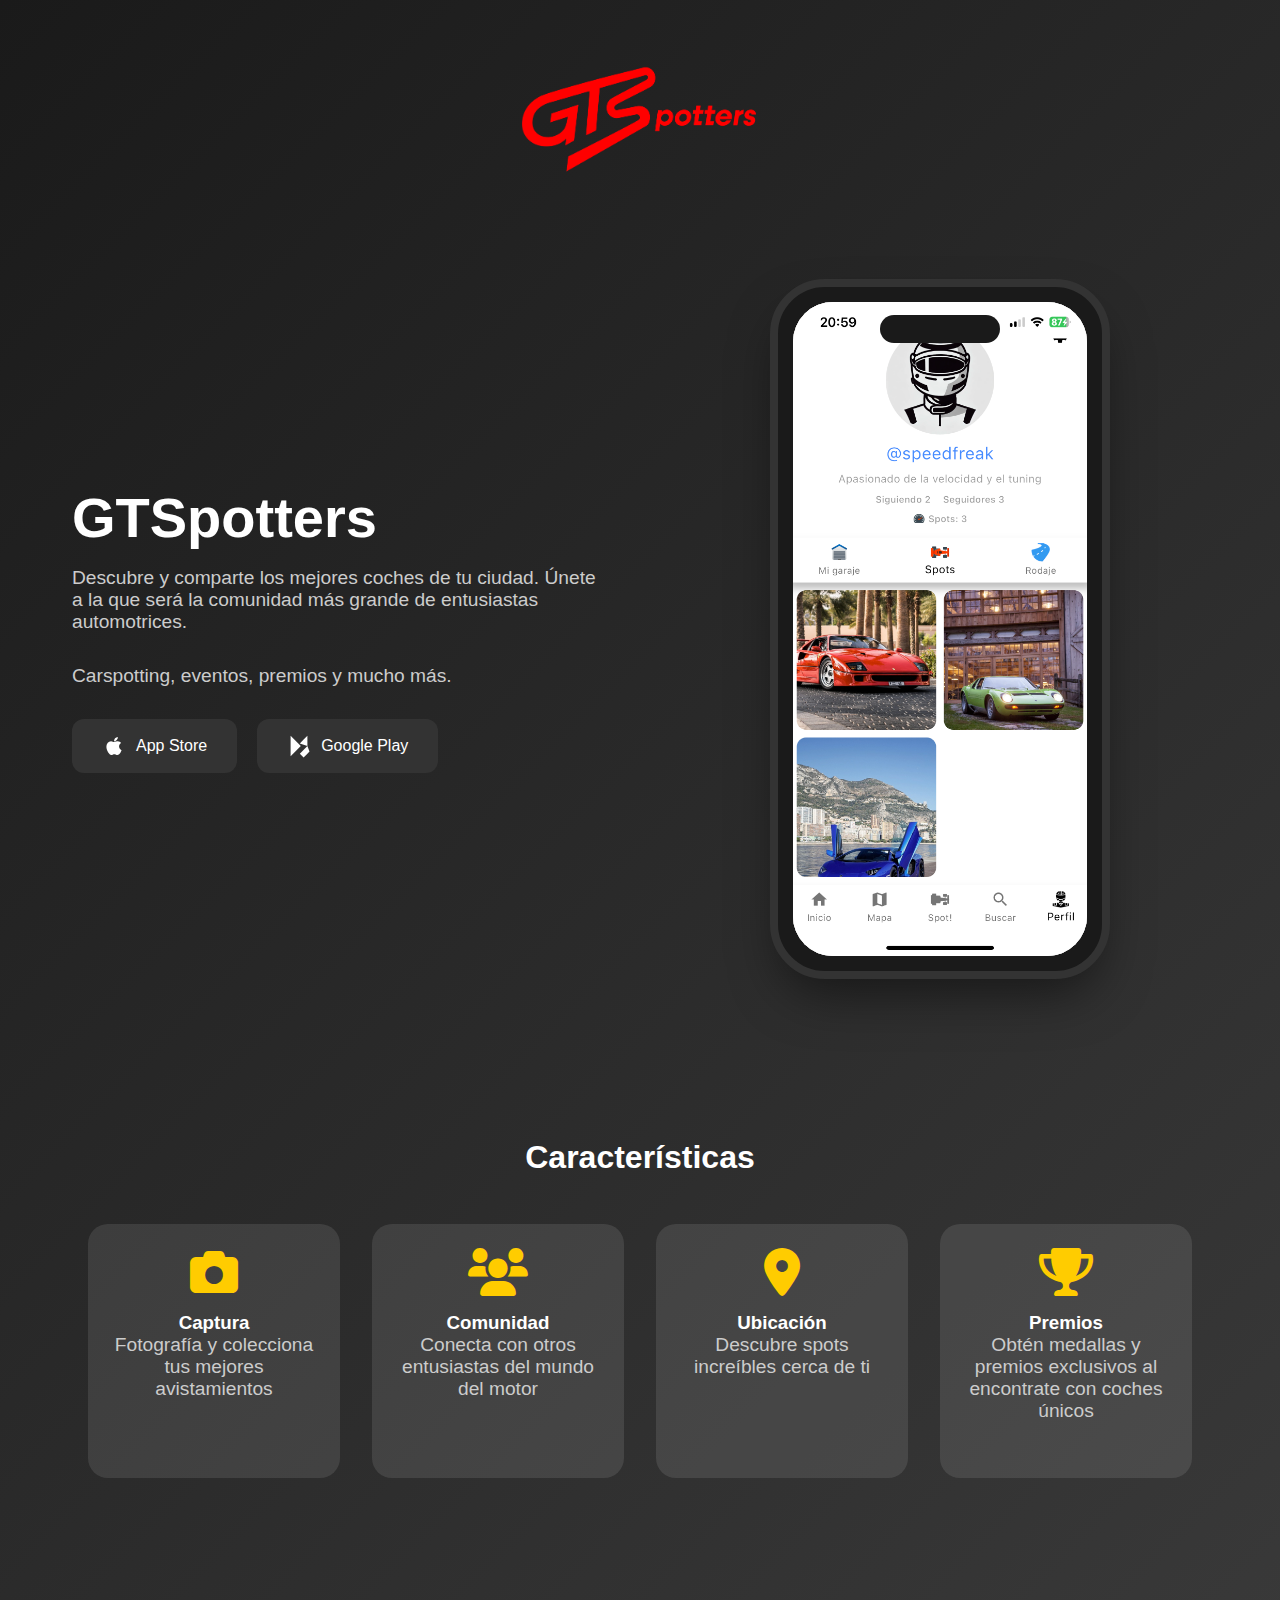
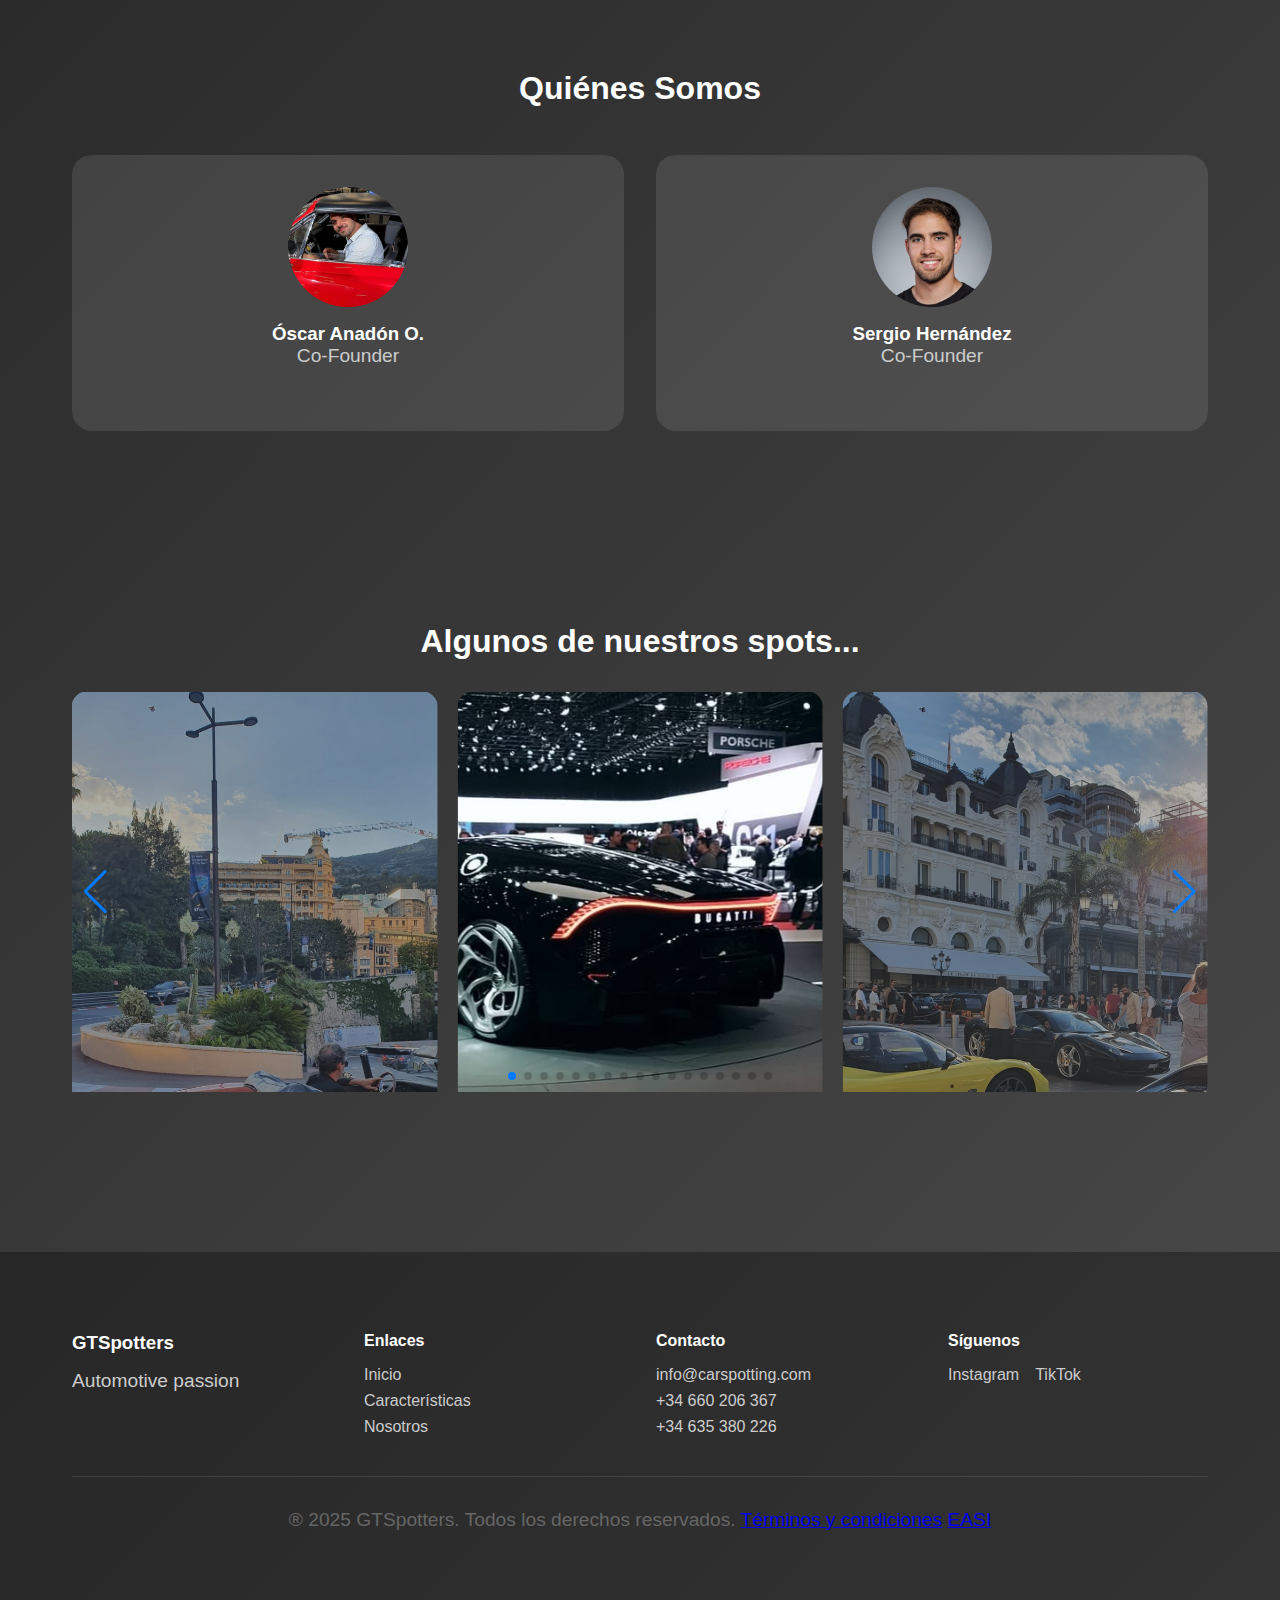
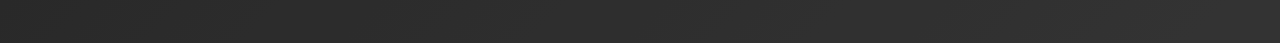
==== commit ee11b90e: "alts images & name" ====
--- a/index.html
+++ b/index.html
@@ -79,11 +79,11 @@
                     <div class="phone">
                         <div class="dynamic-island"></div>
                         <div class="screen">
-                            <img src="screens/1.PNG" alt="App Preview" class="app-preview active">
-                            <img src="screens/2.PNG" alt="App Preview" class="app-preview active">
-                            <img src="screens/3.PNG" alt="App Preview" class="app-preview active">
-                            <img src="screens/4.PNG" alt="App Preview" class="app-preview active">
-                            <img src="screens/5.PNG" alt="App Preview" class="app-preview active">
+                            <img src="screens/mapa.PNG" alt="App mapa" class="app-preview active">
+                            <img src="screens/coche.PNG" alt="App coche en mapa" class="app-preview active">
+                            <img src="screens/full_coche.PNG" alt="App preview" class="app-preview active">
+                            <img src="screens/buscar.PNG" alt="busqueda coches App" class="app-preview active">
+                            <img src="screens/perfil.PNG" alt="App perfil" class="app-preview active">
 
                         </div>
                     </div>
@@ -142,34 +142,30 @@
                 <div class="swiper mySwiper">
                     <div class="swiper-wrapper">
 
-                        <div class="swiper-slide"><img src="spots/bugatti.jpg"
-                                alt="coche"></div>
-                        <div class="swiper-slide"><img src="spots/286597126_1177875513006180_1320352287390976024_n.jpg"
-                                alt="coche"></div>
-                        <div class="swiper-slide"><img src="spots/287122357_154147993835521_3449127744807471816_n.jpg"
-                                alt="coche"></div>
-
-                        <div class="swiper-slide"><img src="spots/336079561_743761407330049_196497685019393694_n.jpg"
-                                alt="coche"></div>
-                        <div class="swiper-slide"><img src="spots/336294291_736779051145630_6081021575669047085_n.jpg"
-                                alt="coche"></div>
-                        <div class="swiper-slide"><img src="spots/363827591_305637571955831_8870792997686859736_n.jpg"
-                                alt="coche"></div>
-                        <div class="swiper-slide"><img src="spots/447748183_1656838131521822_4918454130024124477_n.jpg"
-                                alt="coche"></div>
-                        <div class="swiper-slide"><img src="spots/467941901_1550729492473473_1672652056447524665_n.jpg"
-                                alt="coche"></div>
-                        <div class="swiper-slide"><img src="spots/469915764_520950800404767_418442627583920106_n.jpg"
-                                alt="coche"></div>
-                        <div class="swiper-slide"><img src="spots/IMG_2052.heic" alt="coche"></div>
-                        <div class="swiper-slide"><img src="spots/IMG_2058.heic" alt="coche"></div>
-                        <div class="swiper-slide"><img src="spots/IMG_3148.HEIC" alt="coche"></div>
-                        <div class="swiper-slide"><img src="spots/IMG_5640.HEIC" alt="coche"></div>
-                        <div class="swiper-slide"><img src="spots/1.HEIC" alt="coche"></div>
-                        <div class="swiper-slide"><img src="spots/IMG_7840.heic" alt="coche"></div>
-                        <div class="swiper-slide"><img src="spots/IMG_8086.HEIC" alt="coche"></div>
-                        <div class="swiper-slide"><img src="spots/287438008_5525204597510349_5010757525098297497_n.jpg"
-                                alt="coche"></div>
+                        <div class="swiper-slide"><img src="spots/bugatti.jpg" alt="coche"></div>
+                        <div class="swiper-slide"><img src="spots/porsche.jpg" alt="coche"></div>
+                        <div class="swiper-slide"><img src="spots/aston_martin.jpg" alt="coche"></div>
+
+                        <div class="swiper-slide"><img src="spots/300sl.jpg"
+                                alt="coche"></div>
+                        <div class="swiper-slide"><img src="spots/jaguar.jpg"
+                                alt="coche"></div>
+                        <div class="swiper-slide"><img src="spots/ferrarif1.jpg"
+                                alt="coche"></div>
+                        <div class="swiper-slide"><img src="spots/mercedes.jpg"
+                                alt="coche"></div>
+                        <div class="swiper-slide"><img src="spots/pontiac.jpg"
+                                alt="coche"></div>
+                        <div class="swiper-slide"><img src="spots/porsche_classic.jpg"
+                                alt="coche"></div>
+                        <div class="swiper-slide"><img src="spots/bugatti_veyron.heic" alt="veyron-en-zaragoza"></div>
+                        <div class="swiper-slide"><img src="spots/ferrari_dyno.heic" alt="ferrari-en-zaragoza"></div>
+                        <div class="swiper-slide"><img src="spots/mustang.HEIC" alt="mustang-en-zaragoza"></div>
+                        <div class="swiper-slide"><img src="spots/lotus.HEIC" alt="lotus-en-luxemburgo"></div>
+                        <div class="swiper-slide"><img src="spots/aston.HEIC" alt="aston-en-zaragoza"></div>
+                        <div class="swiper-slide"><img src="spots/vintage_car.heic" alt="coche-vintage-berlin"></div>
+                        <div class="swiper-slide"><img src="spots/vintages_cars.HEIC" alt="coches-berlin"></div>
+                        <div class="swiper-slide"><img src="spots/e-type.jpg" alt="etype-precioso-madrid"></div>
 
                     </div>
                     <!-- Botones de navegación -->
